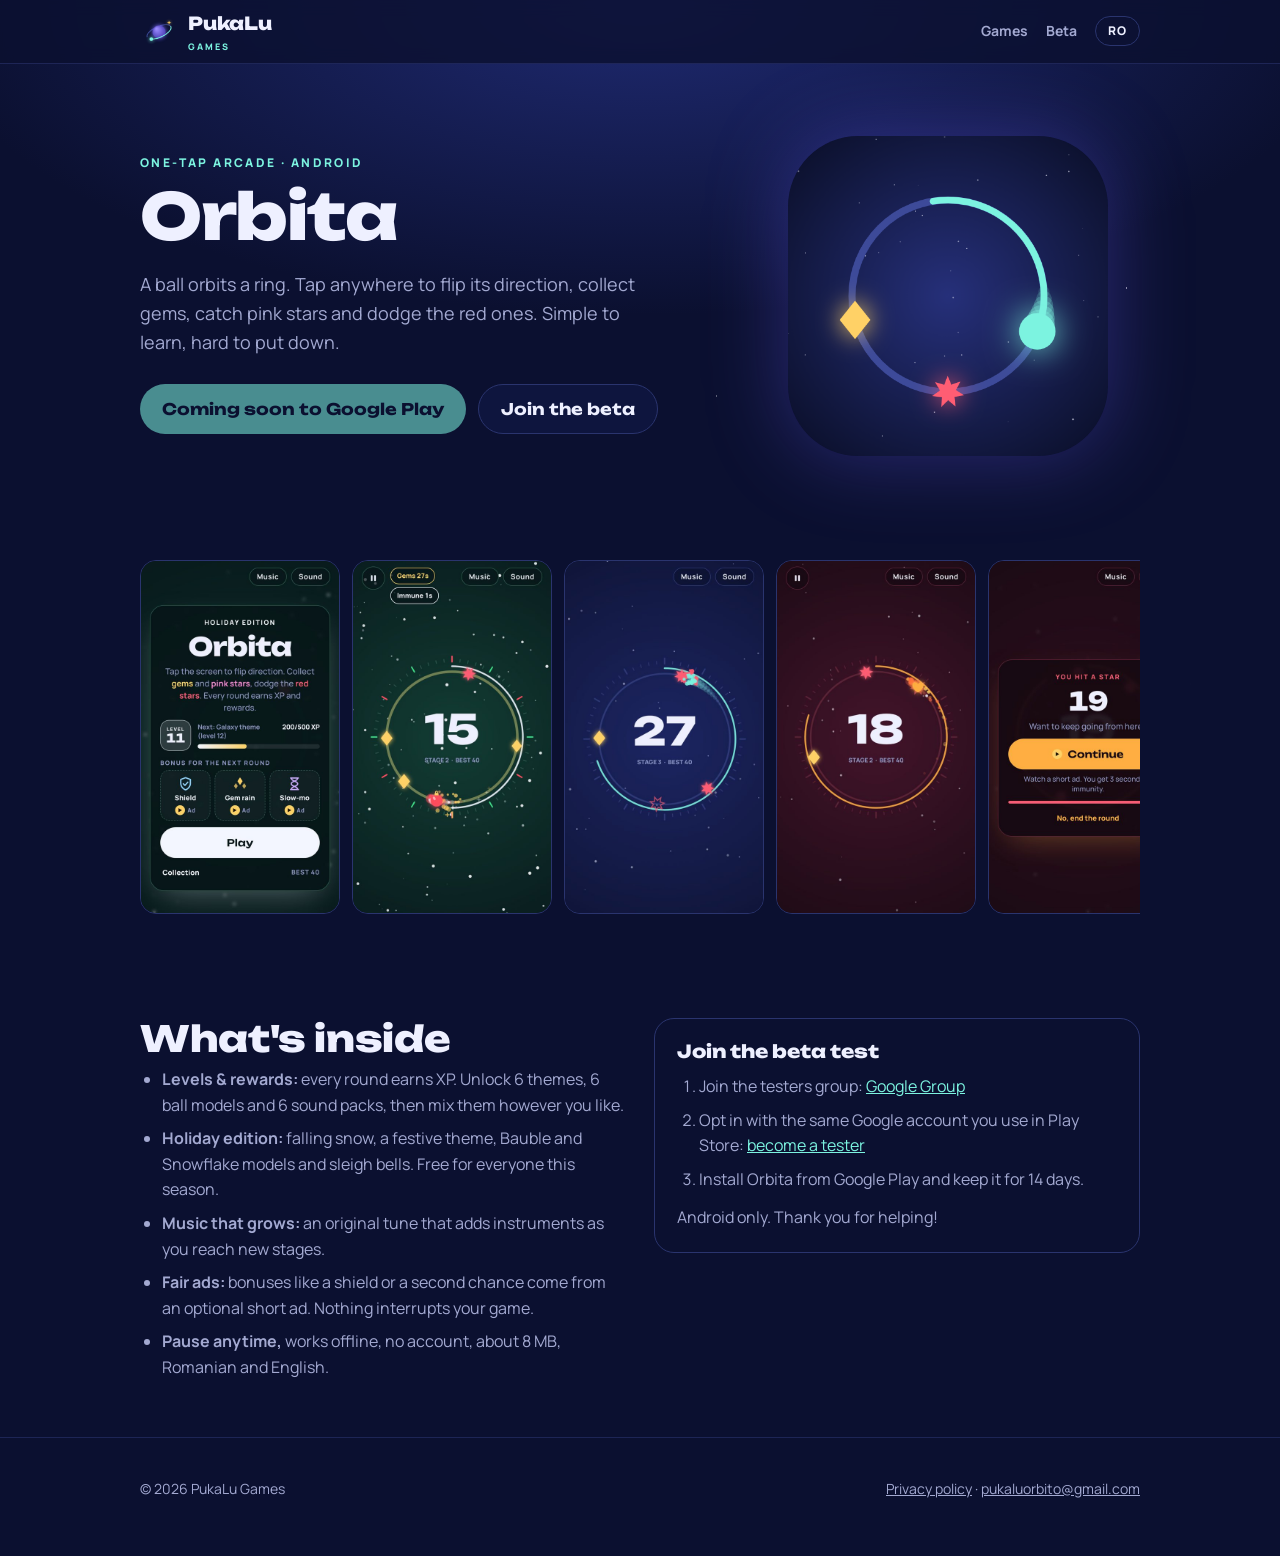
==== orbita/index.html @ 41205061 "Site-ul PukaLu Games Co-Authored-By: Claude Opus 5.5 <noreply@anthropic.com> Claude-Session: https:/" ====
<!doctype html>
<html lang="en" data-lang="en">
<head>
<meta charset="utf-8">
<meta name="viewport" content="width=device-width, initial-scale=1, viewport-fit=cover">
<title>Orbita · PukaLu Games</title>
<meta name="description" content="Orbita is a one-tap arcade game for Android: flip the ball's direction, collect gems, dodge red stars and unlock themes, models and sounds.">
<meta name="theme-color" content="#0b1030">
<meta property="og:title" content="Orbita, a one-tap arcade game">
<meta property="og:description" content="Tap to flip direction, collect gems and dodge the red stars. Levels, rewards and a Christmas edition.">
<meta property="og:image" content="https://pukalu.github.io/orbita/img/en-2-joc-bonusuri.jpg">
<link rel="icon" type="image/png" sizes="64x64" href="../assets/favicon-64.png">
<link rel="apple-touch-icon" href="../assets/apple-touch-icon.png">
<link rel="preconnect" href="https://fonts.googleapis.com">
<link rel="preconnect" href="https://fonts.gstatic.com" crossorigin>
<link rel="stylesheet" href="https://fonts.googleapis.com/css2?family=Unbounded:wght@700;800&family=Manrope:wght@500;700;800&display=swap">
<link rel="stylesheet" href="../style.css">
</head>
<body>

<header class="top">
  <div class="wrap">
    <a class="brand" href="../">
      <img src="../assets/mark-256.png" alt="" width="38" height="38">
      <span><b>PukaLu</b><small>GAMES</small></span>
    </a>
    <nav class="nav">
      <a href="../#games"><span class="en">Games</span><span class="ro">Jocuri</span></a>
      <a href="#beta" data-when="beta">Beta</a>
      <button class="lang" type="button">RO</button>
    </nav>
  </div>
</header>

<main>
  <div class="wrap hero">
    <div>
      <p class="eyebrow"><span class="en">One-tap arcade · Android</span><span class="ro">Arcade cu o atingere · Android</span></p>
      <h1>Orbita</h1>
      <p class="lead">
        <span class="en">A ball orbits a ring. Tap anywhere to flip its direction, collect gems, catch pink stars and dodge the red ones. Simple to learn, hard to put down.</span>
        <span class="ro">O bilă se învârte pe un cerc. Atingi oriunde ca să schimbi sensul, aduni romburi, prinzi stele roz și te ferești de cele roșii. Simplu de învățat, greu de lăsat din mână.</span>
      </p>
      <div class="btns">
        <a class="btn btn-main" data-orbita-play target="_blank" rel="noopener">
          <span data-when="live" hidden><span class="en">Get it on Google Play</span><span class="ro">Descarcă din Google Play</span></span>
          <span data-when="beta"><span class="en">Coming soon to Google Play</span><span class="ro">În curând în Google Play</span></span>
        </a>
        <a class="btn btn-ghost" href="#beta" data-when="beta"><span class="en">Join the beta</span><span class="ro">Intră în testare</span></a>
      </div>
    </div>
    <div class="hero-art"><img src="img/icon-512.png" alt="Orbita icon" width="512" height="512" style="border-radius:22%"></div>
  </div>

  <section>
    <div class="wrap">
      <div class="gallery">
        <img class="en" src="img/en-1-meniu.jpg" alt="Menu with the holiday edition" loading="lazy" width="540" height="960">
        <img class="en" src="img/en-2-joc-bonusuri.jpg" alt="Gameplay with shield and gem rain" loading="lazy" width="540" height="960">
        <img class="en" src="img/en-3-joc-galaxie.jpg" alt="Galaxy theme with the Ship model" loading="lazy" width="540" height="960">
        <img class="en" src="img/en-4-joc-foc.jpg" alt="Fire theme with the Heart model" loading="lazy" width="540" height="960">
        <img class="en" src="img/en-5-a-doua-sansa.jpg" alt="Second chance screen" loading="lazy" width="540" height="960">
        <img class="en" src="img/en-6-skinuri.jpg" alt="Collection of ball models" loading="lazy" width="540" height="960">
        <img class="ro" src="img/ro-1-meniu.jpg" alt="Meniul cu ediția de sărbători" loading="lazy" width="540" height="960">
        <img class="ro" src="img/ro-2-joc-bonusuri.jpg" alt="Joc cu scut și ploaie de romburi" loading="lazy" width="540" height="960">
        <img class="ro" src="img/ro-3-joc-galaxie.jpg" alt="Tema Galaxie cu modelul Navă" loading="lazy" width="540" height="960">
        <img class="ro" src="img/ro-4-joc-foc.jpg" alt="Tema Foc cu modelul Inimă" loading="lazy" width="540" height="960">
        <img class="ro" src="img/ro-5-a-doua-sansa.jpg" alt="Ecranul A doua șansă" loading="lazy" width="540" height="960">
        <img class="ro" src="img/ro-6-skinuri.jpg" alt="Colecția de modele" loading="lazy" width="540" height="960">
      </div>
    </div>
  </section>

  <section>
    <div class="wrap about">
      <div>
        <h2><span class="en">What's inside</span><span class="ro">Ce găsești în joc</span></h2>
        <ul class="steps">
          <li><span class="en"><b>Levels &amp; rewards:</b> every round earns XP. Unlock 6 themes, 6 ball models and 6 sound packs, then mix them however you like.</span><span class="ro"><b>Niveluri și recompense:</b> fiecare rundă aduce XP. Deblochezi 6 teme, 6 modele de bilă și 6 seturi de sunete, pe care le combini cum vrei.</span></li>
          <li><span class="en"><b>Holiday edition:</b> falling snow, a festive theme, Bauble and Snowflake models and sleigh bells. Free for everyone this season.</span><span class="ro"><b>Ediția de sărbători:</b> ninsoare, temă festivă, modelele Glob și Fulg și clopoței de sanie. Gratuită pentru toți în sezon.</span></li>
          <li><span class="en"><b>Music that grows:</b> an original tune that adds instruments as you reach new stages.</span><span class="ro"><b>Muzică ce crește:</b> o melodie originală care adaugă instrumente la fiecare etapă.</span></li>
          <li><span class="en"><b>Fair ads:</b> bonuses like a shield or a second chance come from an optional short ad. Nothing interrupts your game.</span><span class="ro"><b>Reclame corecte:</b> bonusuri ca scutul sau a doua șansă vin dintr-o reclamă scurtă, opțională. Nimic nu-ți întrerupe jocul.</span></li>
          <li><span class="en"><b>Pause anytime,</b> works offline, no account, about 8 MB, Romanian and English.</span><span class="ro"><b>Pauză oricând,</b> merge offline, fără cont, cam 8 MB, în română și engleză.</span></li>
        </ul>
      </div>
      <div class="panel" id="beta" data-when="beta">
        <h3><span class="en">Join the beta test</span><span class="ro">Intră în testare</span></h3>
        <ol class="steps">
          <li><span class="en">Join the testers group:</span><span class="ro">Intră în grupul de testeri:</span> <a data-link="group" target="_blank" rel="noopener">Google Group</a></li>
          <li><span class="en">Opt in with the same Google account you use in Play Store:</span><span class="ro">Înscrie-te cu același cont Google ca în Play Store:</span> <a data-link="optin" target="_blank" rel="noopener"><span class="en">become a tester</span><span class="ro">devino tester</span></a></li>
          <li><span class="en">Install Orbita from Google Play and keep it for 14 days.</span><span class="ro">Instalează Orbita din Google Play și păstrează-l 14 zile.</span></li>
        </ol>
        <p class="sub" style="margin:12px 0 0"><span class="en">Android only. Thank you for helping!</span><span class="ro">Doar pe Android. Mulțumesc pentru ajutor!</span></p>
      </div>
    </div>
  </section>
</main>

<footer>
  <div class="wrap">
    <span>© <span data-year>2026</span> PukaLu Games</span>
    <span><a href="privacy/"><span class="en">Privacy policy</span><span class="ro">Politica de confidențialitate</span></a> · <a data-email href="mailto:pukaluorbito@gmail.com">pukaluorbito@gmail.com</a></span>
  </div>
</footer>
<script src="../site.js"></script>
</body>
</html>
---- style.css ----
/* PukaLu Games: cer de noapte, aceleași culori ca jocurile.
   Layout: o coloană centrată, secțiuni aerisite, carduri doar pentru jocuri. */
:root {
  --bg: #0b1030;
  --bg-2: #121a48;
  --line: #2a346e;
  --ink: #eef0ff;
  --muted: #a3a9d1;
  --mint: #7cf3e0;
  --gold: #ffd166;
  --pink: #ff8ad8;
  --violet: #9b8cff;
  --display: 'Unbounded', 'Arial Black', system-ui, sans-serif;
  --body: 'Manrope', system-ui, -apple-system, 'Segoe UI', sans-serif;
  color-scheme: dark;
}
* { box-sizing: border-box; }
[hidden] { display: none !important; }
html { scroll-behavior: smooth; }
body {
  margin: 0;
  background:
    radial-gradient(1px 1px at 12% 18%, #ffffff99 50%, transparent 51%),
    radial-gradient(1px 1px at 72% 9%, #ffffff77 50%, transparent 51%),
    radial-gradient(1.5px 1.5px at 88% 32%, #ffffff88 50%, transparent 51%),
    radial-gradient(1px 1px at 33% 61%, #ffffff66 50%, transparent 51%),
    radial-gradient(1.5px 1.5px at 56% 44%, #ffffff55 50%, transparent 51%),
    radial-gradient(1px 1px at 8% 82%, #ffffff77 50%, transparent 51%),
    radial-gradient(1px 1px at 93% 76%, #ffffff66 50%, transparent 51%),
    radial-gradient(ellipse 80% 50% at 50% 0%, #1f2a72 0%, transparent 70%),
    var(--bg);
  background-attachment: fixed;
  color: var(--ink);
  font: 16px/1.6 var(--body);
}
a { color: var(--mint); }
img { max-width: 100%; height: auto; display: block; }
:focus-visible { outline: 3px solid var(--gold); outline-offset: 3px; border-radius: 6px; }

/* limba: html[data-lang] arată doar textele potrivite */
html[data-lang="en"] .ro, html[data-lang="ro"] .en { display: none !important; }

.wrap {
  max-width: 1040px; margin: 0 auto;
  padding-left: max(20px, env(safe-area-inset-left, 0px));
  padding-right: max(20px, env(safe-area-inset-right, 0px));
}

/* antet */
.top { position: sticky; top: 0; z-index: 5; background: color-mix(in srgb, var(--bg) 82%, transparent); backdrop-filter: blur(8px); border-bottom: 1px solid color-mix(in srgb, var(--line) 60%, transparent); }
.top .wrap { display: flex; align-items: center; justify-content: space-between; gap: 16px; padding-block: 12px; }
.brand { display: flex; align-items: center; gap: 10px; color: var(--ink); text-decoration: none; }
.brand img { width: 38px; height: 38px; }
.brand b { font: 800 18px/1 var(--display); letter-spacing: -.01em; }
.brand small { display: block; font: 800 9px/1 var(--body); letter-spacing: .22em; color: var(--mint); margin-top: 4px; }
.nav { display: flex; align-items: center; gap: 18px; }
.nav a { color: var(--muted); text-decoration: none; font-weight: 700; font-size: 14px; }
.nav a:hover { color: var(--ink); }
.lang { font: 800 12px/1 var(--body); letter-spacing: .08em; color: var(--ink); background: transparent; border: 1px solid var(--line); border-radius: 999px; padding: 8px 12px; cursor: pointer; }
@media (max-width: 560px) { .nav a { display: none; } }

/* erou */
.hero { padding-block: 72px 56px; display: grid; grid-template-columns: 1.2fr .8fr; gap: 40px; align-items: center; }
.eyebrow { margin: 0 0 14px; font: 800 12px/1 var(--body); letter-spacing: .2em; text-transform: uppercase; color: var(--mint); }
h1 { margin: 0; font: 800 clamp(36px, 7vw, 64px)/1.05 var(--display); letter-spacing: -.02em; text-wrap: balance; }
h1 em { font-style: normal; color: var(--gold); }
.lead { margin: 20px 0 28px; font-size: 18px; color: var(--muted); max-width: 46ch; }
.hero-art { justify-self: center; width: min(320px, 80vw); aspect-ratio: 1; position: relative; }
.hero-art img { width: 100%; height: 100%; object-fit: contain; filter: drop-shadow(0 0 40px #6a5cff55); animation: float 6s ease-in-out infinite; }
@keyframes float { 50% { transform: translateY(-10px) rotate(-2deg); } }
@media (max-width: 760px) { .hero { grid-template-columns: 1fr; padding-block: 48px 32px; } .hero-art { order: -1; width: 180px; } }

.btn { display: inline-flex; align-items: center; justify-content: center; gap: 10px; min-height: 50px; padding: 0 22px; border-radius: 999px; font: 700 16px/1 var(--display); text-decoration: none; border: 0; cursor: pointer; }
.btn-main { background: var(--mint); color: var(--bg); }
.btn-ghost { color: var(--ink); border: 1px solid var(--line); background: color-mix(in srgb, var(--bg-2) 60%, transparent); }
.btn[aria-disabled="true"] { opacity: .55; pointer-events: none; }
.btns { display: flex; flex-wrap: wrap; gap: 12px; }

/* secțiuni */
section { padding-block: 48px; }
h2 { margin: 0 0 8px; font: 800 clamp(26px, 4vw, 36px)/1.15 var(--display); letter-spacing: -.01em; }
.sub { margin: 0 0 28px; color: var(--muted); max-width: 60ch; }

/* carduri de joc */
.games { display: grid; grid-template-columns: 1fr 1fr; gap: 20px; align-items: start; }
@media (max-width: 760px) { .games { grid-template-columns: 1fr; } }
.game { display: flex; flex-direction: column; gap: 16px; padding: 22px; border: 1px solid var(--line); border-radius: 24px; background: linear-gradient(180deg, color-mix(in srgb, var(--bg-2) 90%, transparent), color-mix(in srgb, var(--bg) 90%, transparent)); }
.game-head { display: flex; align-items: center; gap: 14px; }
.game-head img { width: 68px; height: 68px; border-radius: 18px; }
.game-head h3 { margin: 0; font: 800 24px/1.1 var(--display); }
.tag { display: inline-block; margin-top: 6px; font: 800 11px/1 var(--body); letter-spacing: .12em; text-transform: uppercase; color: var(--muted); }
.status { display: inline-flex; align-items: center; gap: 6px; font: 800 12px/1 var(--body); color: var(--gold); }
.status::before { content: ""; width: 8px; height: 8px; border-radius: 50%; background: currentColor; box-shadow: 0 0 10px currentColor; }
.status.live { color: var(--mint); }
.game p { margin: 0; color: var(--muted); }
.feats { margin: 0; padding: 0; list-style: none; display: flex; flex-wrap: wrap; gap: 8px; }
.feats li { font: 700 13px/1 var(--body); padding: 8px 11px; border-radius: 999px; background: color-mix(in srgb, var(--ink) 7%, transparent); }
.shots { display: grid; grid-template-columns: repeat(3, 1fr); gap: 8px; }
.shots img { border-radius: 12px; aspect-ratio: 9 / 16; object-fit: cover; border: 1px solid var(--line); }
.game .btns { margin-top: auto; }
.game.soon { align-items: flex-start; justify-content: center; border-style: dashed; background: transparent; }
.game.soon .mystery { width: 68px; height: 68px; border-radius: 18px; display: grid; place-items: center; font: 800 30px/1 var(--display); color: var(--violet); background: color-mix(in srgb, var(--violet) 14%, transparent); }

/* despre, urmărește, contact */
.about { display: grid; grid-template-columns: 1fr 1fr; gap: 28px; align-items: start; }
@media (max-width: 760px) { .about { grid-template-columns: 1fr; } }
.about p { margin: 0 0 14px; color: var(--muted); }
.panel { padding: 22px; border: 1px solid var(--line); border-radius: 20px; }
.panel h3 { margin: 0 0 12px; font: 800 18px/1.2 var(--display); }
.socials { display: flex; flex-wrap: wrap; gap: 10px; }
.socials a { display: inline-flex; align-items: center; gap: 8px; padding: 10px 14px; border-radius: 999px; border: 1px solid var(--line); color: var(--ink); text-decoration: none; font-weight: 700; }
.socials svg { width: 18px; height: 18px; }
.mail { font: 700 17px/1.3 var(--body); color: var(--mint); word-break: break-all; }

/* pagina jocului */
.gallery { display: flex; gap: 12px; overflow-x: auto; padding-bottom: 8px; scroll-snap-type: x mandatory; }
.gallery img { width: 200px; flex: none; border-radius: 16px; border: 1px solid var(--line); scroll-snap-align: start; }
.steps { margin: 0; padding-left: 22px; color: var(--muted); }
.steps li { margin-bottom: 8px; }
.prose { max-width: 70ch; }
.prose h2 { font-size: 22px; margin-top: 34px; }
.prose p, .prose li { color: var(--muted); }

footer { padding-block: 40px 56px; border-top: 1px solid color-mix(in srgb, var(--line) 60%, transparent); color: var(--muted); font-size: 14px; }
footer .wrap { display: flex; flex-wrap: wrap; gap: 12px 24px; justify-content: space-between; }
footer a { color: var(--muted); }

@media (prefers-reduced-motion: reduce) { .hero-art img { animation: none; } html { scroll-behavior: auto; } }
.prose h1 { font-size: clamp(26px, 5vw, 34px); }
.prose .meta { margin-top: 6px; }
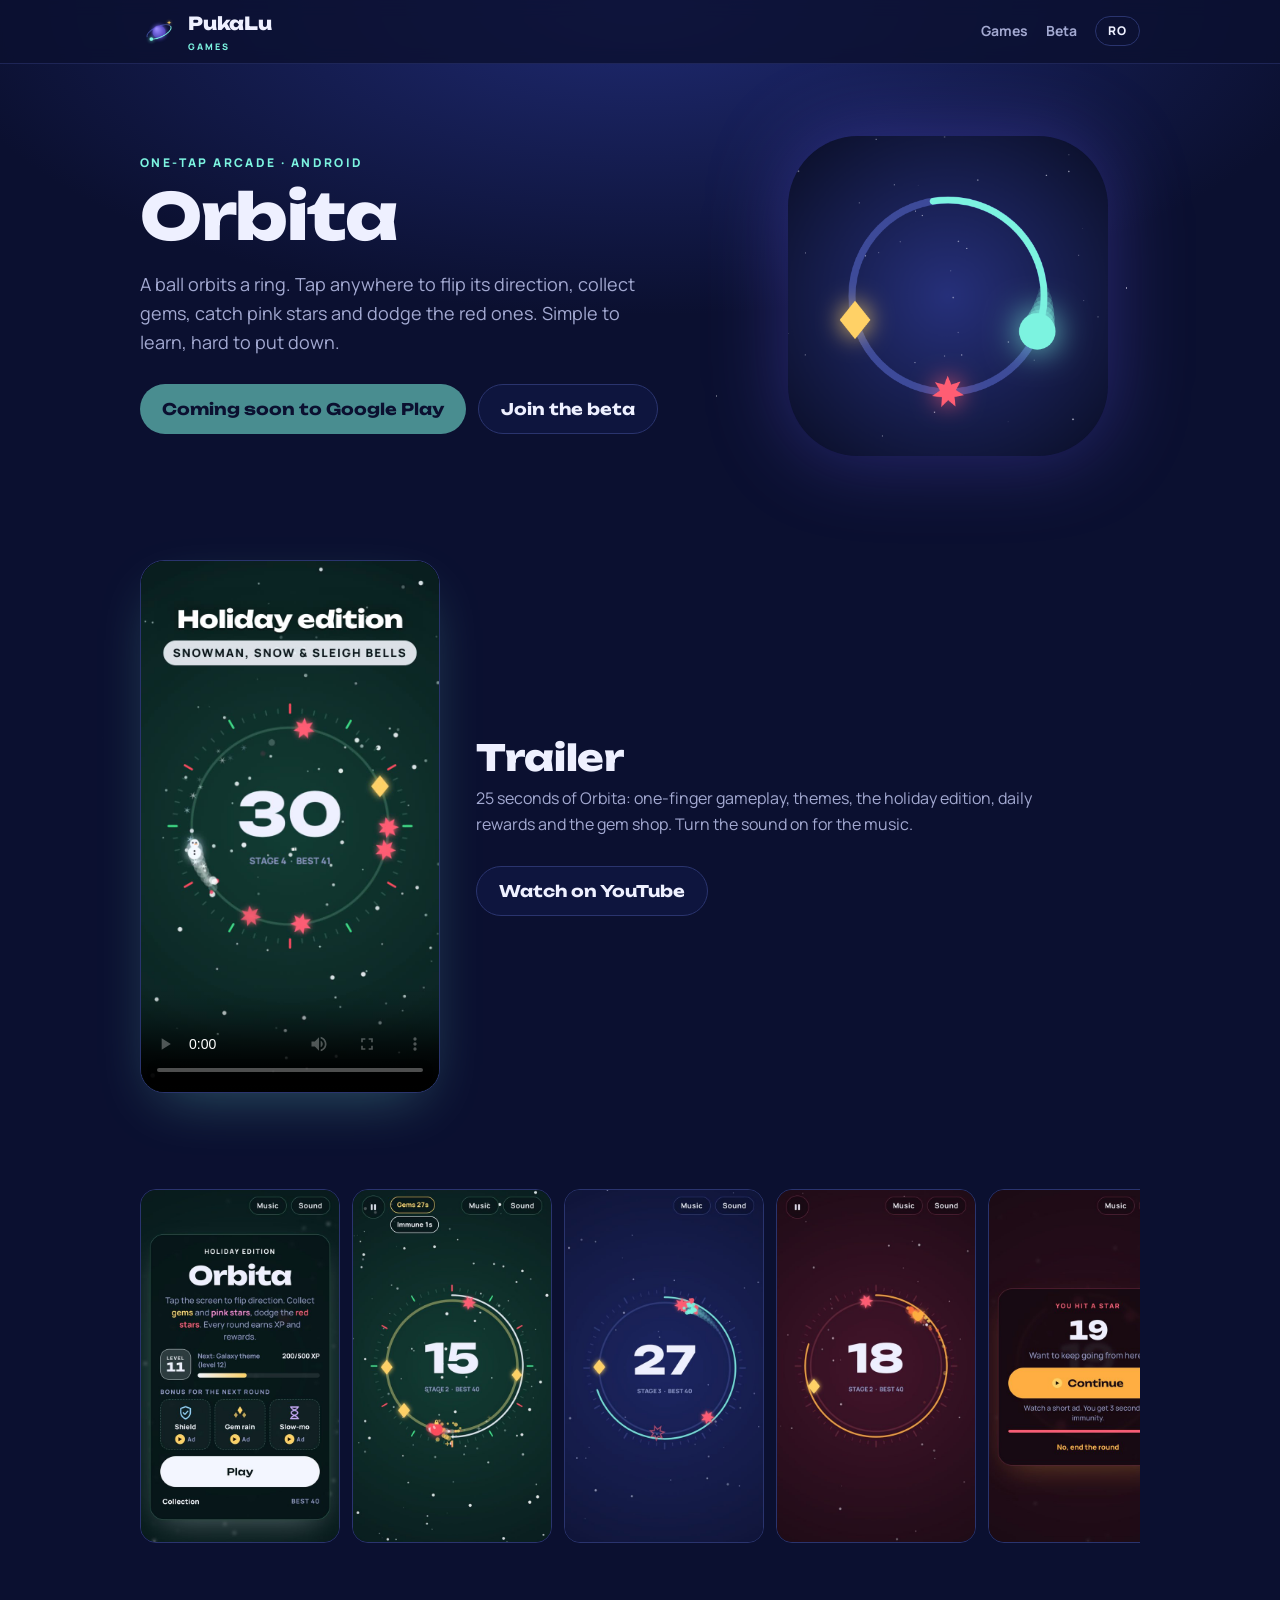
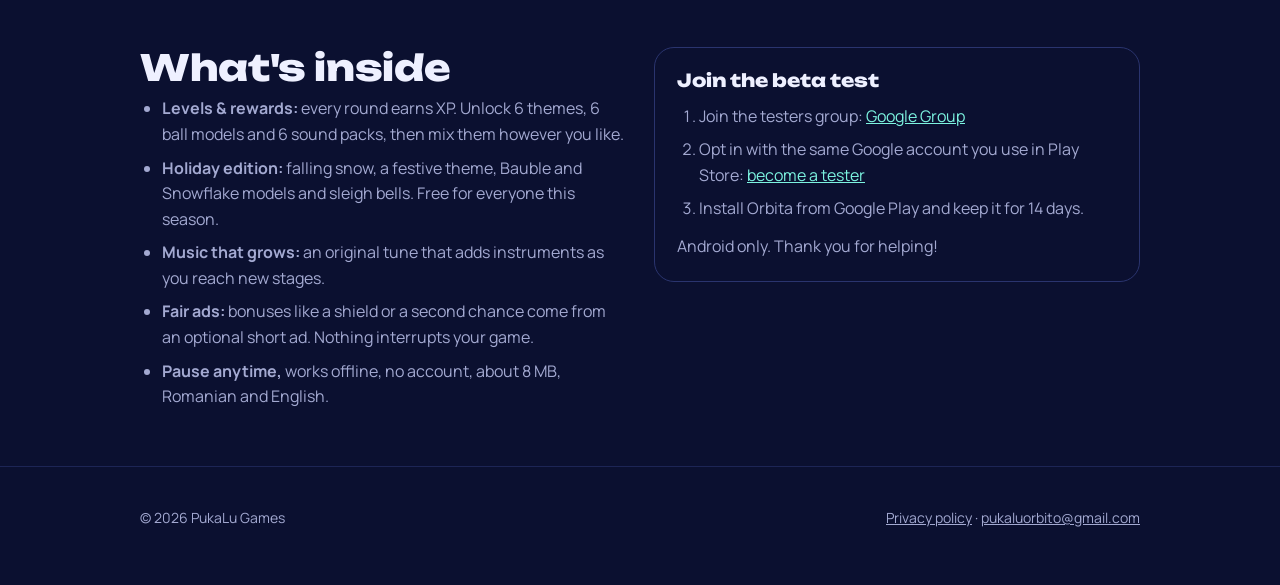
==== commit 00c42741: "Trailerul Orbita pe pagina jocului (RO/EN, „În curând” sau „Gratuit” după stadiu) Co-Authored-By: Cl" ====
--- a/orbita/index.html
+++ b/orbita/index.html
@@ -52,6 +52,22 @@
     <div class="hero-art"><img src="img/icon-512.png" alt="Orbita icon" width="512" height="512" style="border-radius:22%"></div>
   </div>
 
+  <section id="trailer">
+    <div class="wrap trailer">
+      <div class="trailer-frame">
+        <video data-trailer controls playsinline preload="metadata" width="720" height="1280"></video>
+      </div>
+      <div>
+        <h2>Trailer</h2>
+        <p class="sub">
+          <span class="en">25 seconds of Orbita: one-finger gameplay, themes, the holiday edition, daily rewards and the gem shop. Turn the sound on for the music.</span>
+          <span class="ro">25 de secunde din Orbita: jocul cu un deget, temele, ediția de sărbători, recompensele zilnice și magazinul. Pornește sunetul ca să auzi muzica.</span>
+        </p>
+        <a class="btn btn-ghost" href="https://www.youtube.com/shorts/8CP1bIxg6Q8" target="_blank" rel="noopener"><span class="en">Watch on YouTube</span><span class="ro">Vezi pe YouTube</span></a>
+      </div>
+    </div>
+  </section>
+
   <section>
     <div class="wrap">
       <div class="gallery">
--- a/style.css
+++ b/style.css
@@ -113,6 +113,10 @@
 .mail { font: 700 17px/1.3 var(--body); color: var(--mint); word-break: break-all; }
 
 /* pagina jocului */
+.trailer { display: grid; grid-template-columns: minmax(0, 300px) 1fr; gap: 36px; align-items: center; }
+@media (max-width: 760px) { .trailer { grid-template-columns: 1fr; gap: 20px; } .trailer-frame { order: 1; } }
+.trailer-frame { width: 100%; max-width: 300px; justify-self: center; }
+.trailer-frame video { display: block; width: 100%; height: auto; aspect-ratio: 9 / 16; border-radius: 24px; border: 1px solid var(--line); background: #000; box-shadow: 0 20px 60px -20px #7cf3e055; }
 .gallery { display: flex; gap: 12px; overflow-x: auto; padding-bottom: 8px; scroll-snap-type: x mandatory; }
 .gallery img { width: 200px; flex: none; border-radius: 16px; border: 1px solid var(--line); scroll-snap-align: start; }
 .steps { margin: 0; padding-left: 22px; color: var(--muted); }
